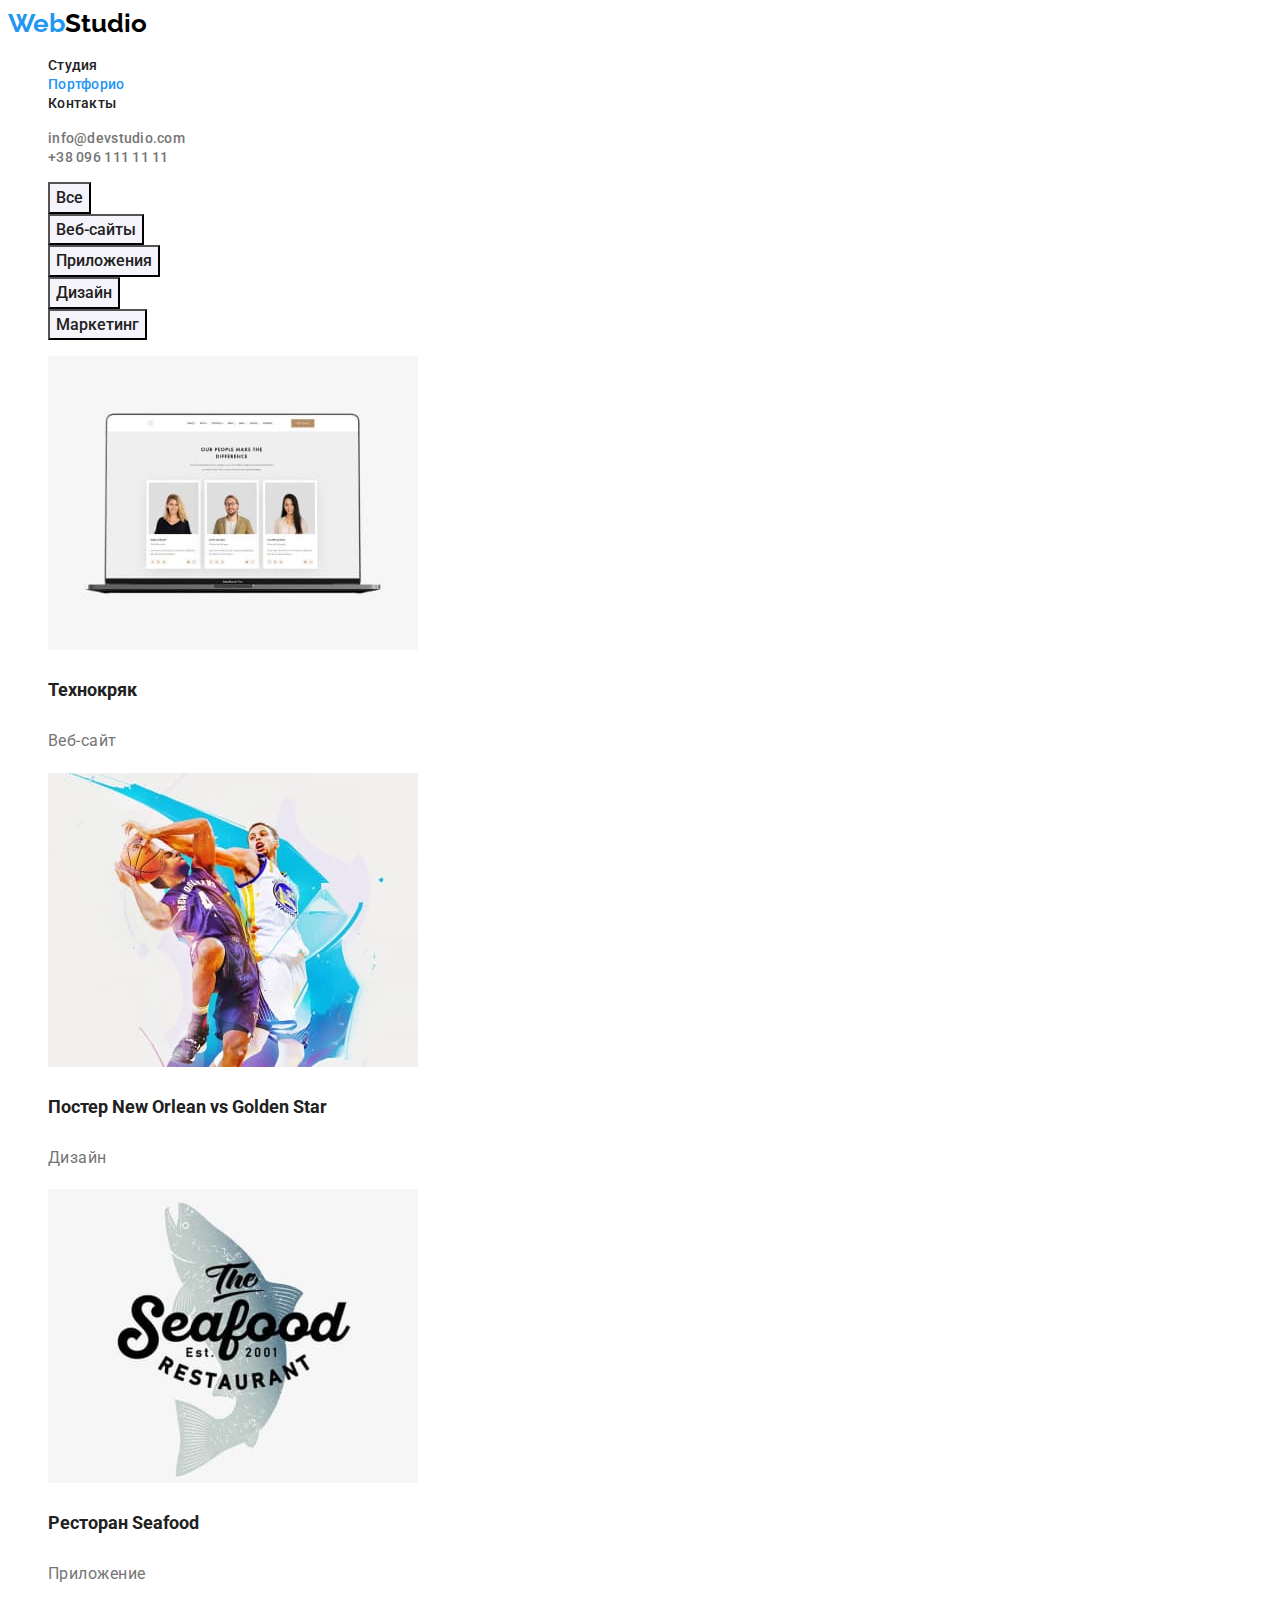
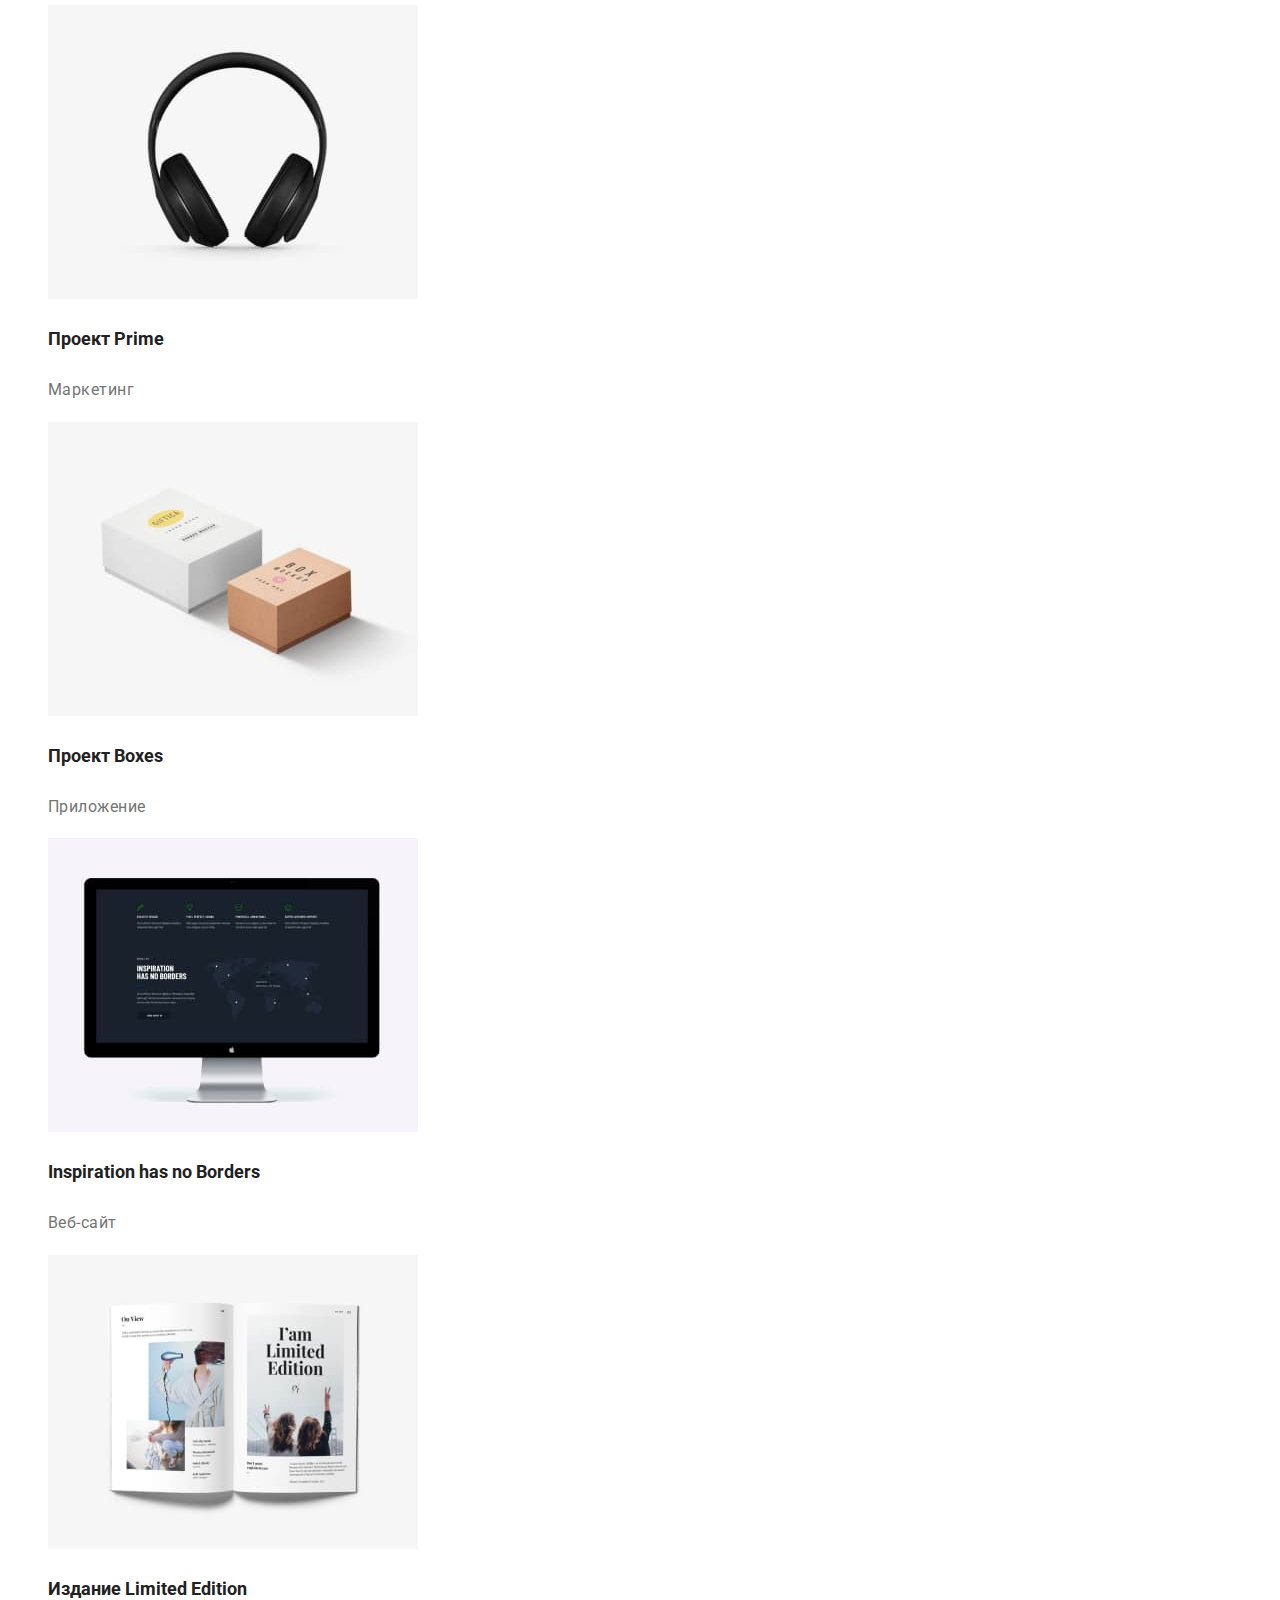
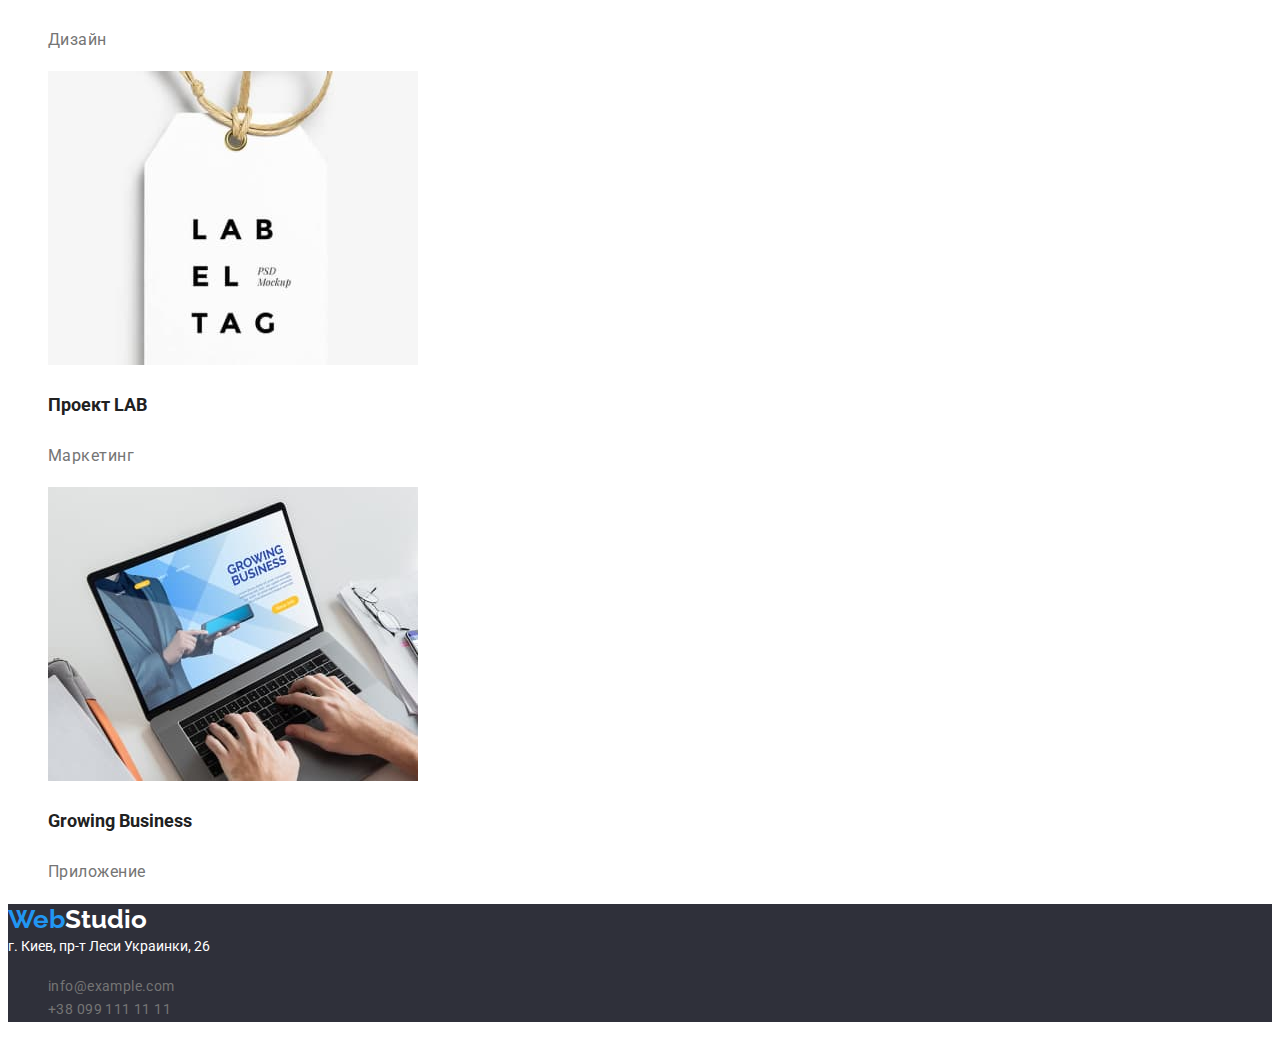
==== portfolio.html @ 679a353c "Файли ДЗ 2" ====
<!DOCTYPE html>
<html lang="ru">
  <head>
    <meta charset="UTF-8">
    <meta http-equiv="X-UA-Compatible" content="IE=edge">
    <meta name="viewport" content="width=device-width, initial-scale=1.0">
    <link rel="preconnect" href="https://fonts.gstatic.com">
    <link href="https://fonts.googleapis.com/css2?family=Raleway:wght@700&family=Roboto:wght@400;500;700;900&display=swap"
      rel="stylesheet">
    <link rel="stylesheet" href="css/styles.css">
    <title>Portfolio</title>
  </head>
  <body>
    <header>
      <a href="" class="logo-main logo">Web<span class="logo-black logo">Studio</span></a>
      <nav>
        <ul class="nav-list list">
          <li><a href="index.html" class="link">Студия</a></li>
          <li><a href="portfolio.html" class="link active">Портфорио</a></li>
          <li><a href="" class="link">Контакты</a></li>
        </ul>
      </nav>
      <ul class="list contact-list">
        <li><a href="mailto:info@devstudio.com" class="list">info@devstudio.com</a></li>
        <li><a href="tel:+380961111111" class="list">+38 096 111 11 11</a></li>
      </ul>
    </header>
      <main>
        <section>
          <ul class="list">
            <li><button type="button" class="button">Все</button></li>
            <li><button type="button" class="button">Веб-сайты</button></li>
            <li><button type="button" class="button">Приложения</button></li>
            <li><button type="button" class="button">Дизайн</button></li>
            <li><button type="button" class="button">Маркетинг</button></li>
          </ul>
          <ul class="list">
            <li>
              <img src="img/img.jpg" alt="img" width="370">
              <h3 class="list-item">Технокряк</h3>
              <p class="item-filter">Веб-сайт</p>
            </li>
            <li>
              <img src="img/img1.jpg" alt="img1" width="370">
              <h3 class="list-item">Постер New Orlean vs Golden Star</h3>
              <p class="item-filter">Дизайн</p>
            </li>
            <li>
              <img src="img/img2.jpg" alt="img2" width="370">
              <h3 class="list-item">Ресторан Seafood</h3>
              <p class="item-filter">Приложение</p>
            </li>
            <li>
              <img src="img/img3.jpg" alt="img3" width="370">
              <h3 class="list-item">Проект Prime</h3>
              <p class="item-filter">Маркетинг</p>
            </li>
            <li>
              <img src="img/img4.jpg" alt="img4" width="370">
              <h3 class="list-item">Проект Boxes</h3>
              <p class="item-filter">Приложение</p>
            </li>
            <li>
              <img src="img/img5.jpg" alt="img5" width="370">
              <h3 class="list-item">Inspiration has no Borders</h3>
              <p class="item-filter">Веб-сайт</p>
            </li>
            <li>
              <img src="img/img6.jpg" alt="img6" width="370">
              <h3 class="list-item">Издание Limited Edition</h3>
              <p class="item-filter">Дизайн</p>
            </li>
            <li>
              <img src="img/img7.jpg" alt="img7" width="370">
              <h3 class="list-item">Проект LAB</h3>
              <p class="item-filter">Маркетинг</p>
            </li>
            <li>
              <img src="img/img8.jpg" alt="img8" width="370">
              <h3 class="list-item">Growing Business</h3>
              <p class="item-filter">Приложение</p>
            </li>
          </ul>
        </section>
      </main>
      <footer class="footer">
        <a href="" class="logo-main logo">Web<span class="logo-white logo">Studio</span></a>
        <address class="adress">г. Киев, пр-т Леси Украинки, 26</address>
        <ul class="contact-list list">
          <li><a href="mailto:info@example.com" class="list footer-list">info@example.com</a></li>
          <li><a href="tel:+380991111111" class="list footer-list">+38 099 111 11 11</a></li>
        </ul>
    </footer>
  </body>
</html>
---- css/styles.css ----
:root {
  --main-page-background: #ffffff;
  --section-background: #2f303a;
  --secondary-background-color: #f5f4fa;
  --button-background-passive: #f5f4fa;
  --text-color-main: #212121;
  --accent-color: #2196f3;
  --link-text-color-passive: #212121;
  --button-text-color-hover: #ffffff;
  --text-color-second: #757575;
  --text-color-third: #fff;
  --logo-color-main: #2196f3;
  --logo-color-second: #000000;
  --contact-color-footer: rgba(255, 255, 255, 0.6);
}

body {
  background-color: var(--main-page-background);
  font-family: Roboto, sans-serif;
  color: var(--text-color-main);
}
.list {
  list-style: none;
}
/* HEADER */

.logo-main {
  color: var(--logo-color-main);
  text-decoration: none;
}
.logo-black {
  color: var(--logo-color-second);
}
.logo {
  font-family: Raleway;
  font-style: normal;
  font-weight: bold;
  font-size: 26px;
  line-height: 1.2;
}
.nav-list .link {
  color: var(--text-color-main);
  text-decoration: none;

  font-style: normal;
  font-weight: 500;
  font-size: 14px;
  line-height: 1.1;
  letter-spacing: 0.02em;
}
.nav-list .active {
  color: var(--accent-color);
  text-decoration: none;
}
.nav-list .link:hover,
.nav-list .link:focus,
.contact-list .list:hover,
.contact-list .list:focus,
.nav-list .active {
  color: var(--accent-color);
}
.contact-list .list {
  color: var(--text-color-second);
  text-decoration: none;

  font-style: normal;
  font-weight: 500;
  font-size: 14px;
  line-height: 1.1;
  letter-spacing: 0.02em;
}
.contact-list .list:hover,
.contact-list .list:focus {
  color: var(--accent-color);
}

.active {
  color: var(--accent-color);
}

/* MAIN */

.hero-page {
  background-color: var(--section-background);
}
.hero-header {
  color: var(--text-color-third);

  font-weight: 900;
  font-size: 44px;
  line-height: 1.4;
  text-align: center;
}
.hero-page-button {
  background-color: var(--logo-color-main);
  color: var(--text-color-third);

  font-family: inherit;
  font-weight: bold;
  font-size: 16px;
  line-height: 1.9;

  cursor: pointer;
}
.description {
  color: var(--text-color-second);

  font-size: 14px;
  line-height: 1.7;
}
.description .description-list {
  color: var(--text-color-main);

  font-weight: bold;
  font-size: 14px;
  line-height: 1.1;
  letter-spacing: 0.03em;
}
.section-header {
  font-size: 36px;
  line-height: 1.2;
  text-align: center;
  letter-spacing: 0.03em;
}
.team {
  background-color: var(--secondary-background-color);
}
.team-list {
  background-color: var(--main-page-background);
}
.team-list .description {
  font-size: 16px;
  line-height: 1.2;
  letter-spacing: 0.03em;
}
.team-member {
  font-weight: 500;
  font-size: 16px;
  line-height: 1.2;
  letter-spacing: 0.03em;
}

/* FOOTER */
.footer {
  background-color: var(--section-background);
}
.logo-white {
  color: var(--text-color-third);
}
.adress {
  color: var(--text-color-third);
  font-style: normal;
  font-size: 14px;
  line-height: 1.7;
}
.contacts .list {
  text-decoration: none;
  color: var(--contact-color-footer);
}
.contact-list .footer-list {
  font-weight: normal;
  font-size: 14px;
  line-height: 1.7;
  letter-spacing: 0.03em;
}

/* PORTFOLIO MAIN */

.button {
  color: var(--text-color-main);
  background-color: var(--button-background-passive);

  font-family: inherit;
  font-style: normal;
  font-weight: 500;
  font-size: 16px;
  line-height: 1.6;

  cursor: pointer;
}
.button:hover,
.button:focus {
  color: var(--button-text-color-hover);
  background-color: var(--accent-color);
}

.list-item {
  font-weight: bold;
  font-size: 18px;
  line-height: 2;
}
.item-filter {
  color: var(--text-color-second);

  font-size: 16px;
  line-height: 1.9;
  letter-spacing: 0.03em;
}
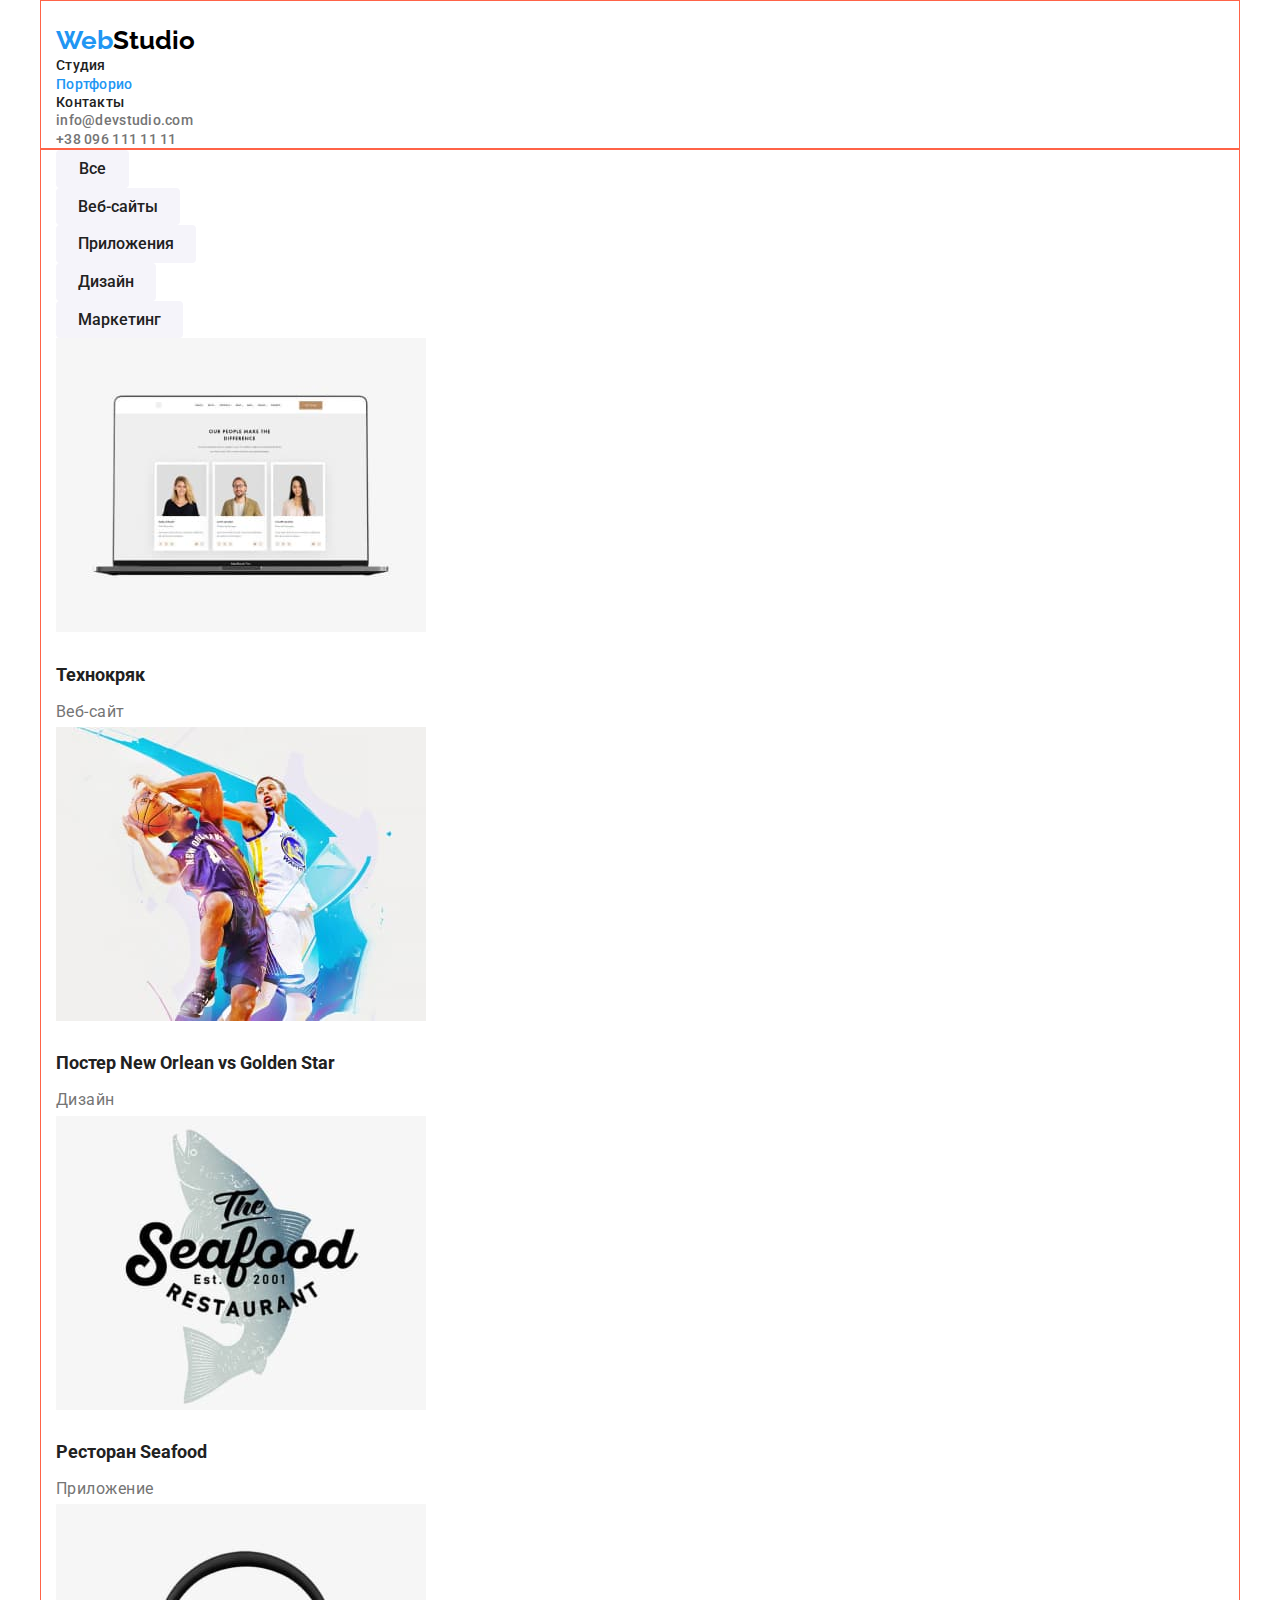
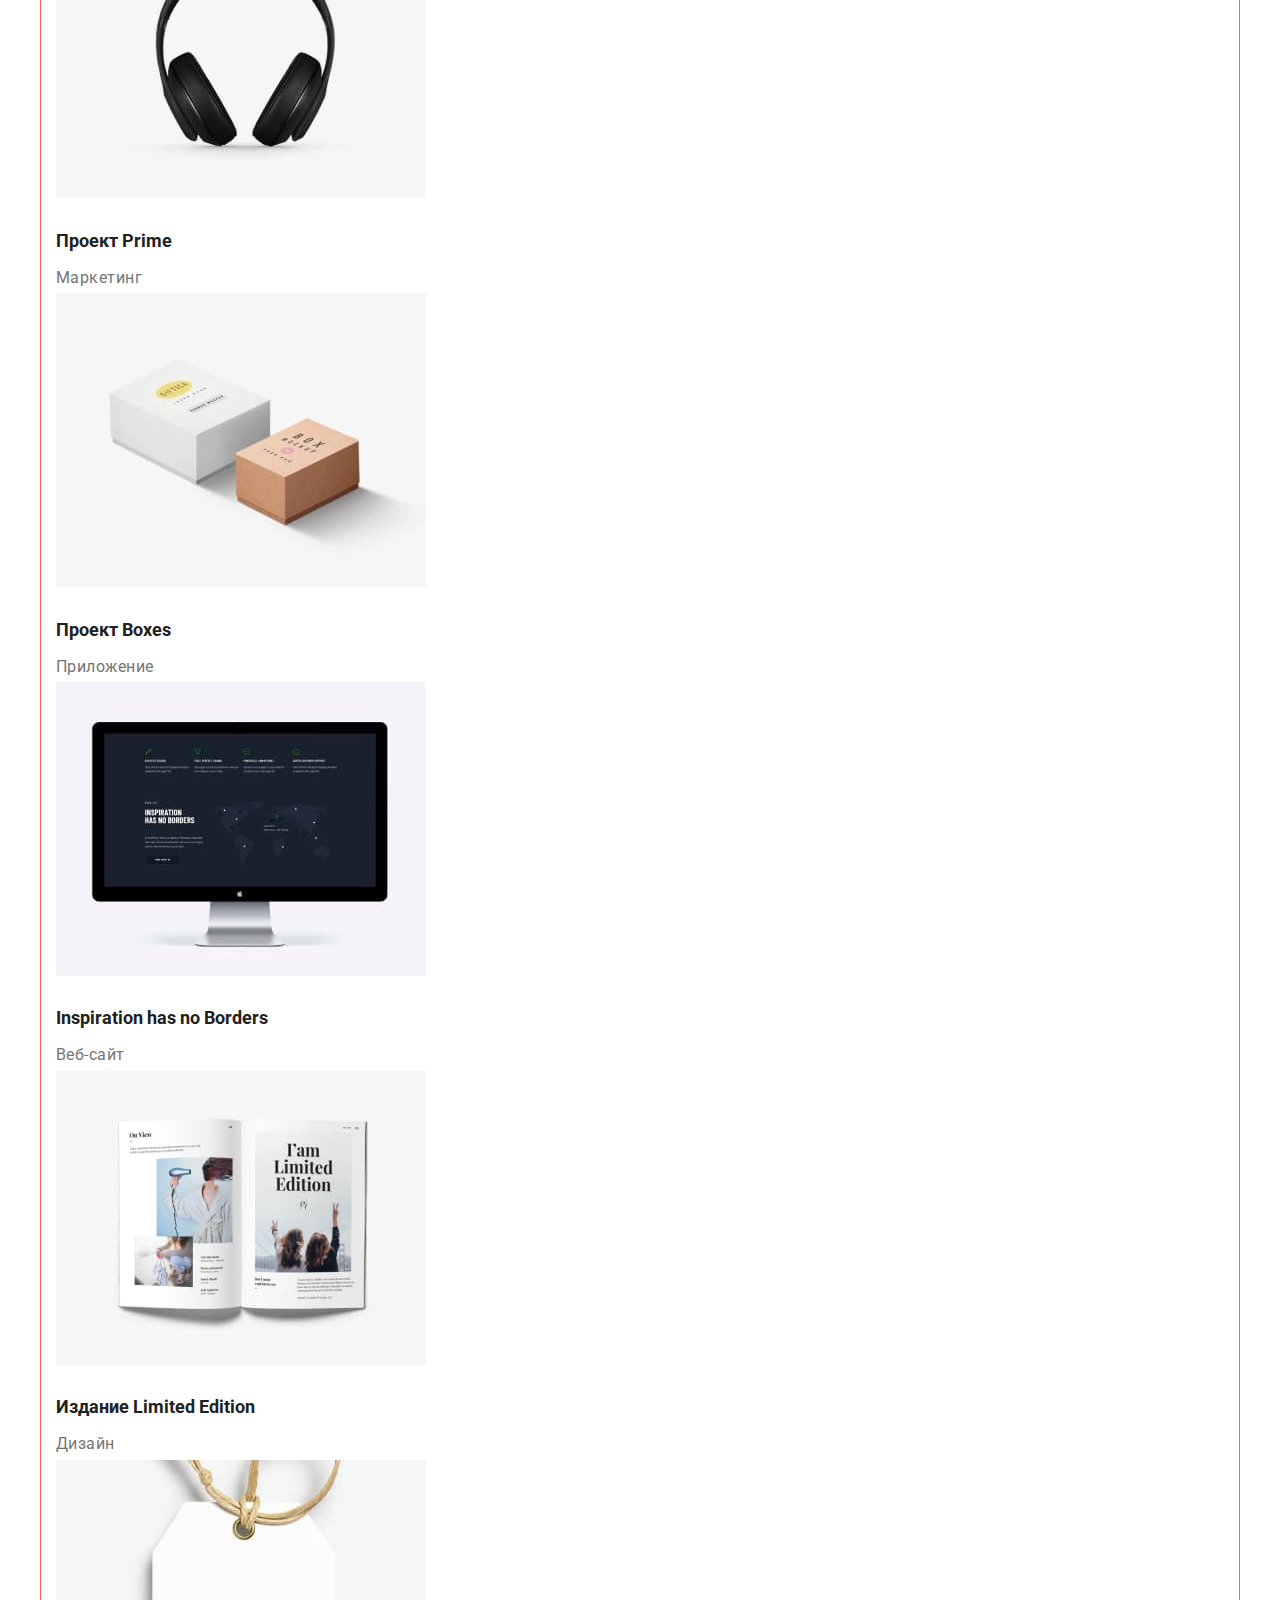
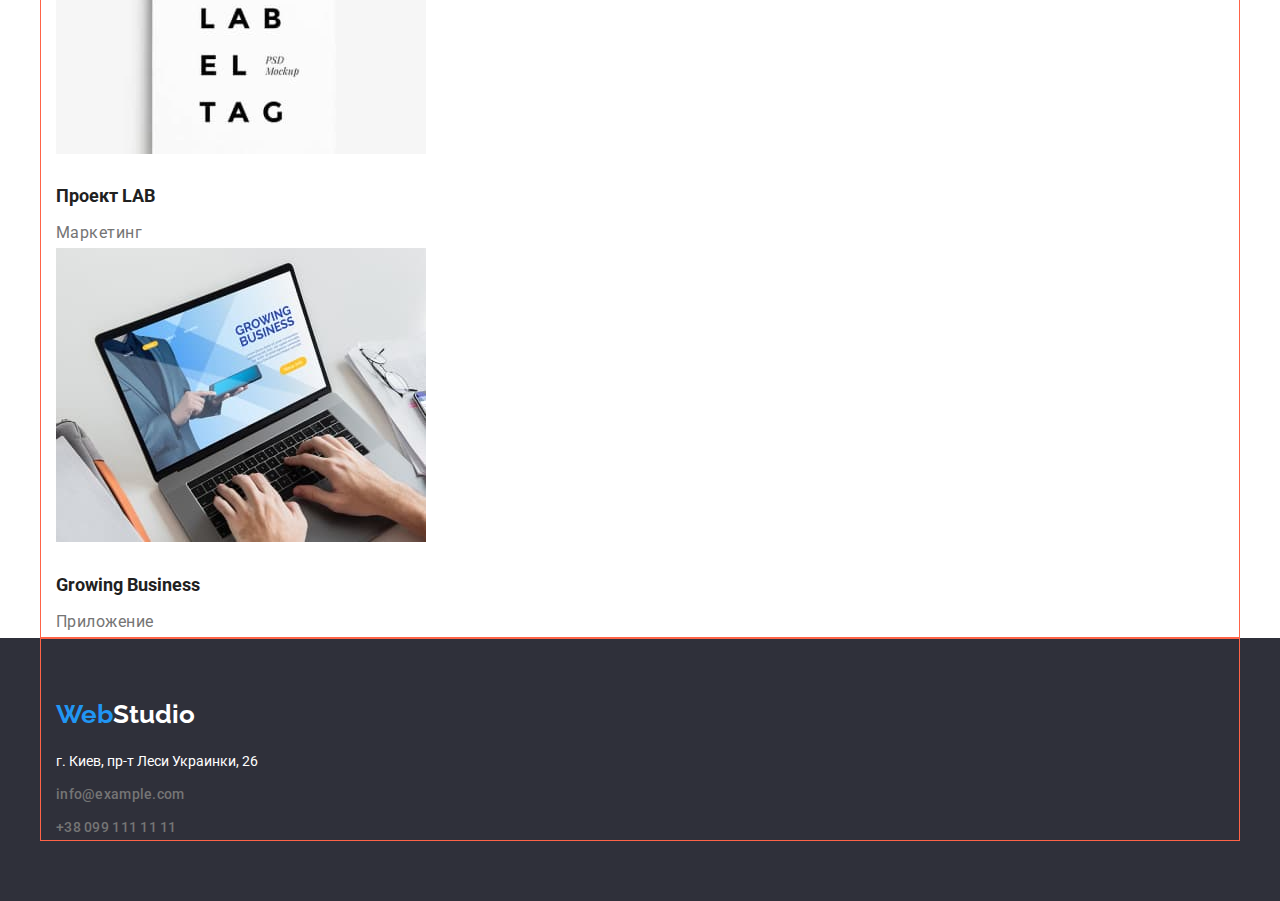
==== commit 6a09a3c9: "Початкове позиціонування" ====
--- a/portfolio.html
+++ b/portfolio.html
@@ -7,26 +7,29 @@
     <link rel="preconnect" href="https://fonts.gstatic.com">
     <link href="https://fonts.googleapis.com/css2?family=Raleway:wght@700&family=Roboto:wght@400;500;700;900&display=swap"
       rel="stylesheet">
+    <link rel="stylesheet" href="https://cdnjs.cloudflare.com/ajax/libs/modern-normalize/1.0.0/modern-normalize.min.css">
     <link rel="stylesheet" href="css/styles.css">
     <title>Portfolio</title>
   </head>
   <body>
     <header>
-      <a href="" class="logo-main logo">Web<span class="logo-black logo">Studio</span></a>
-      <nav>
-        <ul class="nav-list list">
-          <li><a href="index.html" class="link">Студия</a></li>
-          <li><a href="portfolio.html" class="link active">Портфорио</a></li>
-          <li><a href="" class="link">Контакты</a></li>
+      <div class="container outline">
+        <a href="index.html" class="logo-main logo logo-header">Web<span class="logo-black logo">Studio</span></a>
+        <nav>
+          <ul class="nav-list list">
+            <li><a href="index.html" class="link">Студия</a></li>
+            <li><a href="portfolio.html" class="link active">Портфорио</a></li>
+            <li><a href="" class="link">Контакты</a></li>
+          </ul>
+        </nav>
+        <ul class="list contact-list">
+          <li><a href="mailto:info@devstudio.com" class="list">info@devstudio.com</a></li>
+          <li><a href="tel:+380961111111" class="list">+38 096 111 11 11</a></li>
         </ul>
-      </nav>
-      <ul class="list contact-list">
-        <li><a href="mailto:info@devstudio.com" class="list">info@devstudio.com</a></li>
-        <li><a href="tel:+380961111111" class="list">+38 096 111 11 11</a></li>
-      </ul>
+      </div>
     </header>
       <main>
-        <section>
+        <section class="container outline">
           <ul class="list">
             <li><button type="button" class="button">Все</button></li>
             <li><button type="button" class="button">Веб-сайты</button></li>
@@ -84,12 +87,14 @@
         </section>
       </main>
       <footer class="footer">
-        <a href="" class="logo-main logo">Web<span class="logo-white logo">Studio</span></a>
-        <address class="adress">г. Киев, пр-т Леси Украинки, 26</address>
-        <ul class="contact-list list">
-          <li><a href="mailto:info@example.com" class="list footer-list">info@example.com</a></li>
-          <li><a href="tel:+380991111111" class="list footer-list">+38 099 111 11 11</a></li>
-        </ul>
+        <div class="container outline">
+          <a href="" class="logo-main logo logo-footer">Web<span class="logo-white logo">Studio</span></a>
+          <address class="adress">г. Киев, пр-т Леси Украинки, 26</address>
+          <ul class="contact-list list">
+            <li class="footer-list"><a href="mailto:info@example.com" class="list">info@example.com</a></li>
+            <li class="footer-list"><a href="tel:+380991111111" class="list">+38 099 111 11 11</a></li>
+          </ul>
+        </div>
     </footer>
   </body>
 </html>--- a/css/styles.css
+++ b/css/styles.css
@@ -19,8 +19,36 @@
   font-family: Roboto, sans-serif;
   color: var(--text-color-main);
 }
+
+/* CТИЛІ ПОЗИЦІОНУВАННЯ */
+h1,
+h2,
+h3,
+h4,
+h5,
+h6 {
+  margin: 0px;
+  padding: 0px;
+}
+p {
+  margin: 0px;
+  padding: 0px;
+}
+
+.outline {
+  border: 1px solid tomato;
+}
+.container {
+  margin-left: auto;
+  margin-right: auto;
+  width: 1200px;
+  padding: 0px 15px;
+}
+
 .list {
   list-style: none;
+  margin: 0px;
+  padding: 0px;
 }
 /* HEADER */
 
@@ -37,6 +65,15 @@
   font-weight: bold;
   font-size: 26px;
   line-height: 1.2;
+}
+.logo-header {
+  display: inline-block;
+  margin-top: 24px;
+}
+
+.logo-footer {
+  display: inline-block;
+  margin-top: 60px;
 }
 .nav-list .link {
   color: var(--text-color-main);
@@ -82,6 +119,7 @@
 
 .hero-page {
   background-color: var(--section-background);
+  text-align: center;
 }
 .hero-header {
   color: var(--text-color-third);
@@ -89,9 +127,16 @@
   font-weight: 900;
   font-size: 44px;
   line-height: 1.4;
-  text-align: center;
 }
 .hero-page-button {
+  padding: 10px 32px;
+  margin-top: 30px;
+  display: inline-block;
+  min-width: 200px;
+  box-shadow: 0px 4px 4px rgba(0, 0, 0, 0.15);
+  border-radius: 4px;
+  border: transparent;
+
   background-color: var(--logo-color-main);
   color: var(--text-color-third);
 
@@ -143,11 +188,14 @@
 /* FOOTER */
 .footer {
   background-color: var(--section-background);
+  padding-bottom: 60px;
 }
 .logo-white {
   color: var(--text-color-third);
 }
 .adress {
+  margin-top: 20px;
+
   color: var(--text-color-third);
   font-style: normal;
   font-size: 14px;
@@ -164,17 +212,26 @@
   letter-spacing: 0.03em;
 }
 
+.footer-list {
+  margin-top: 9px;
+}
+
 /* PORTFOLIO MAIN */
 
 .button {
   color: var(--text-color-main);
   background-color: var(--button-background-passive);
+  min-width: 73px;
+  border: transparent;
 
   font-family: inherit;
   font-style: normal;
   font-weight: 500;
   font-size: 16px;
   line-height: 1.6;
+
+  border-radius: 4px;
+  padding: 6px 22px;
 
   cursor: pointer;
 }
@@ -185,6 +242,8 @@
 }
 
 .list-item {
+  margin-top: 20px;
+
   font-weight: bold;
   font-size: 18px;
   line-height: 2;
@@ -192,6 +251,8 @@
 .item-filter {
   color: var(--text-color-second);
 
+  margin-top: 4px;
+
   font-size: 16px;
   line-height: 1.9;
   letter-spacing: 0.03em;
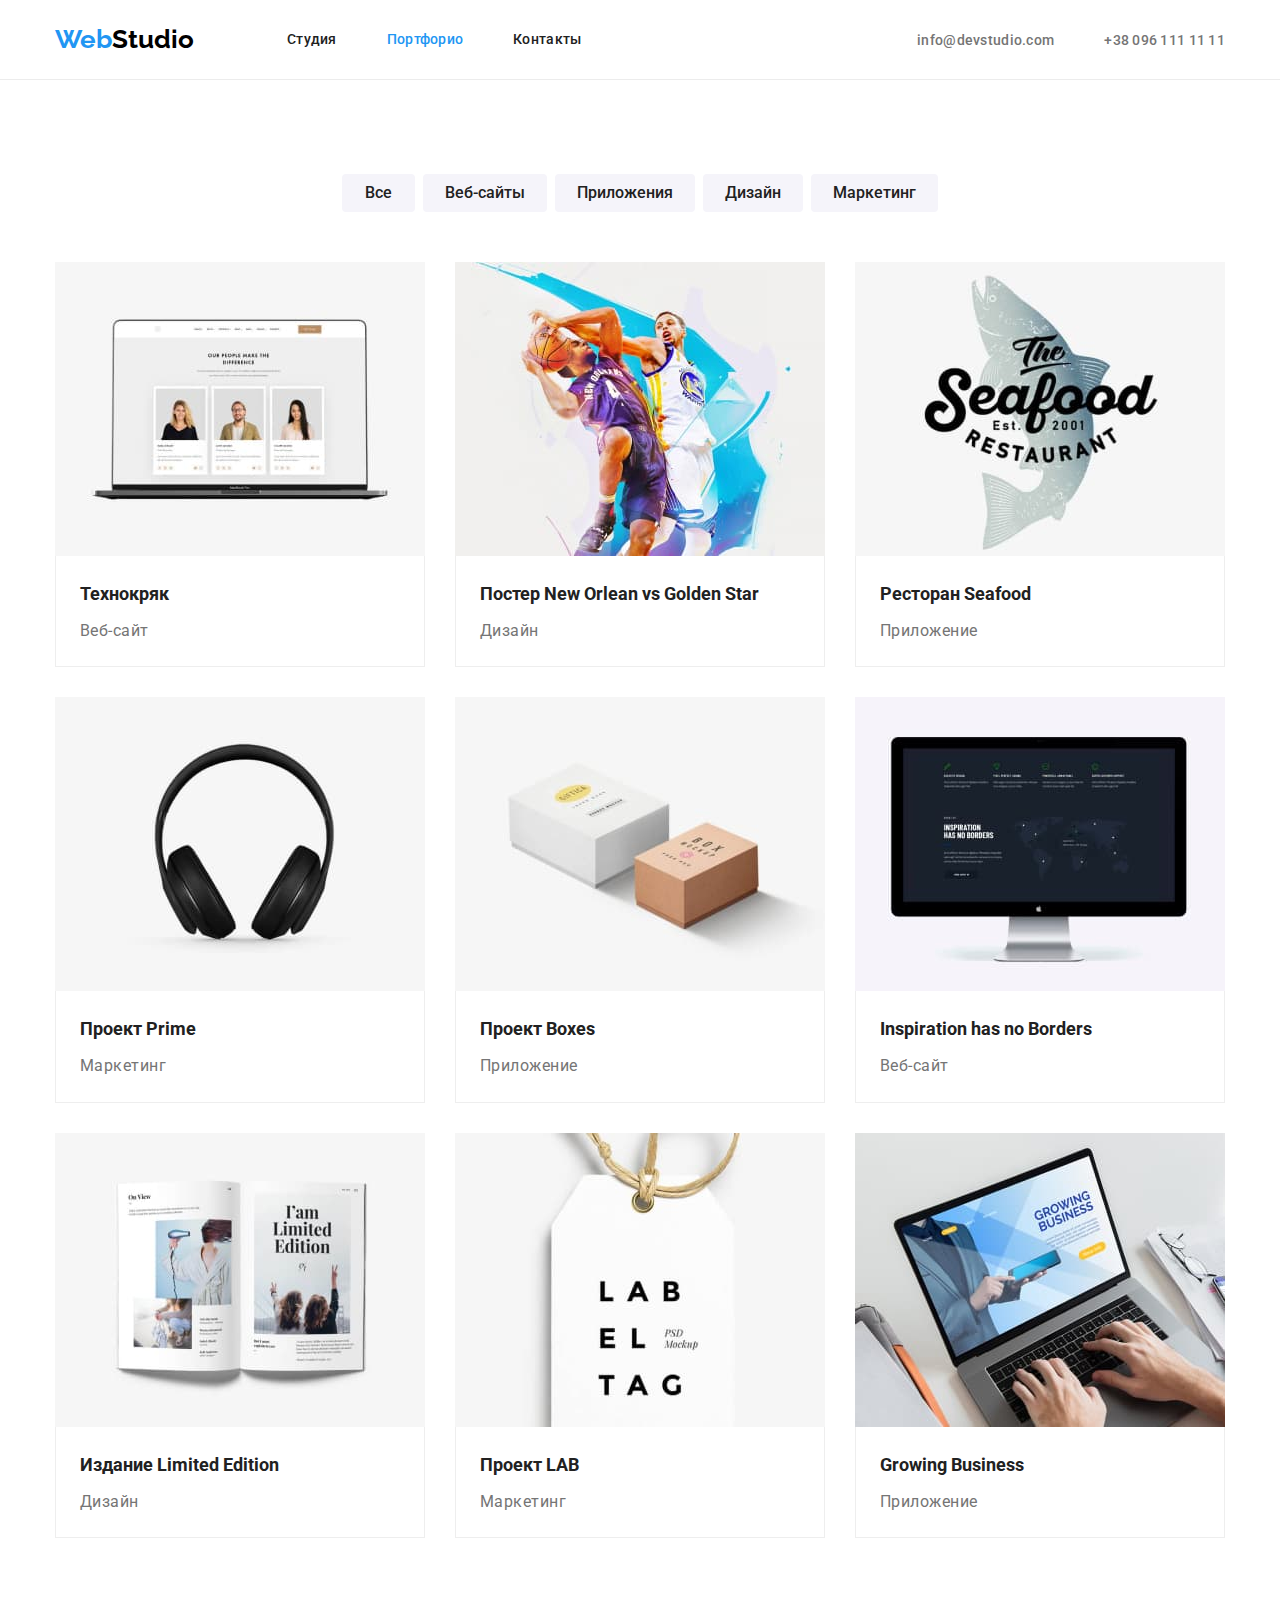
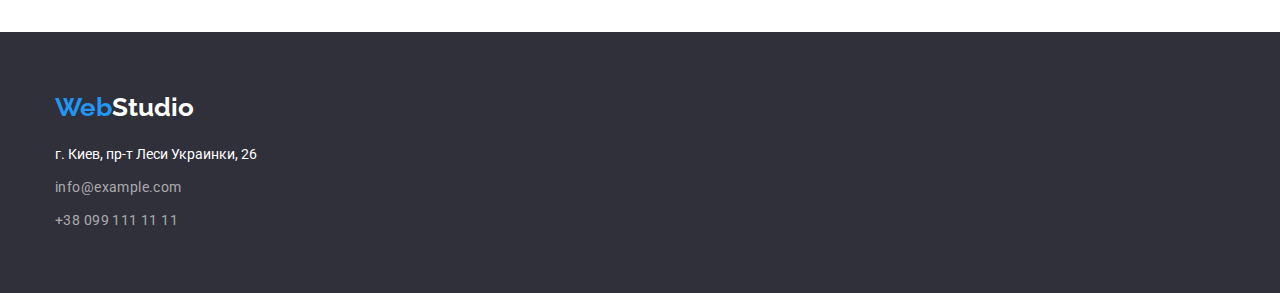
==== commit 1c4075e2: "фінальний комміт дз3" ====
--- a/portfolio.html
+++ b/portfolio.html
@@ -12,14 +12,14 @@
     <title>Portfolio</title>
   </head>
   <body>
-    <header>
-      <div class="container outline">
-        <a href="index.html" class="logo-main logo logo-header">Web<span class="logo-black logo">Studio</span></a>
+    <header class="page-header">
+      <div class="container header">
+        <a href="index.html" class="logo-main logo">Web<span class="logo-black logo">Studio</span></a>
         <nav>
           <ul class="nav-list list">
-            <li><a href="index.html" class="link">Студия</a></li>
-            <li><a href="portfolio.html" class="link active">Портфорио</a></li>
-            <li><a href="" class="link">Контакты</a></li>
+            <li class="item"><a href="index.html" class="link">Студия</a></li>
+            <li class="item"><a href="portfolio.html" class="link active">Портфорио</a></li>
+            <li class="item"><a href="" class="link">Контакты</a></li>
           </ul>
         </nav>
         <ul class="list contact-list">
@@ -29,70 +29,92 @@
       </div>
     </header>
       <main>
-        <section class="container outline">
-          <ul class="list">
+        <section class="section">
+          <div class="container">
+            <ul class="list button-list">
             <li><button type="button" class="button">Все</button></li>
             <li><button type="button" class="button">Веб-сайты</button></li>
             <li><button type="button" class="button">Приложения</button></li>
             <li><button type="button" class="button">Дизайн</button></li>
             <li><button type="button" class="button">Маркетинг</button></li>
           </ul>
-          <ul class="list">
+        </div>
+        <div class="container">
+          <ul class="list portfolio">
             <li>
-              <img src="img/img.jpg" alt="img" width="370">
-              <h3 class="list-item">Технокряк</h3>
-              <p class="item-filter">Веб-сайт</p>
+              <img class="image" src="img/img.jpg" alt="img">
+              <div class="border">
+                <h3 class="list-item">Технокряк</h3>
+                <p class="item-filter">Веб-сайт</p>
+              </div>
             </li>
             <li>
-              <img src="img/img1.jpg" alt="img1" width="370">
-              <h3 class="list-item">Постер New Orlean vs Golden Star</h3>
-              <p class="item-filter">Дизайн</p>
+              <img class="image" src="img/img1.jpg" alt="img1">
+              <div class="border">
+                <h3 class="list-item">Постер New Orlean vs Golden Star</h3>
+                <p class="item-filter">Дизайн</p>
+              </div>
             </li>
             <li>
-              <img src="img/img2.jpg" alt="img2" width="370">
-              <h3 class="list-item">Ресторан Seafood</h3>
-              <p class="item-filter">Приложение</p>
+              <img class="image" src="img/img2.jpg" alt="img2">
+              <div class="border">
+                <h3 class="list-item">Ресторан Seafood</h3>
+                <p class="item-filter">Приложение</p>
+              </div>
             </li>
             <li>
-              <img src="img/img3.jpg" alt="img3" width="370">
-              <h3 class="list-item">Проект Prime</h3>
-              <p class="item-filter">Маркетинг</p>
+              <img class="image" src="img/img3.jpg" alt="img3">
+              <div class="border">
+                <h3 class="list-item">Проект Prime</h3>
+                <p class="item-filter">Маркетинг</p>
+              </div>
             </li>
             <li>
-              <img src="img/img4.jpg" alt="img4" width="370">
-              <h3 class="list-item">Проект Boxes</h3>
-              <p class="item-filter">Приложение</p>
+              <img class="image" src="img/img4.jpg" alt="img4">
+              <div class="border">
+                <h3 class="list-item">Проект Boxes</h3>
+                <p class="item-filter">Приложение</p>
+              </div>
             </li>
             <li>
-              <img src="img/img5.jpg" alt="img5" width="370">
-              <h3 class="list-item">Inspiration has no Borders</h3>
-              <p class="item-filter">Веб-сайт</p>
+              <img class="image" src="img/img5.jpg" alt="img5">
+              <div class="border">
+                <h3 class="list-item">Inspiration has no Borders</h3>
+                <p class="item-filter">Веб-сайт</p>
+              </div>
+              </li>
+            <li>
+              <img class="image" src="img/img6.jpg" alt="img6">
+              <div class="border">
+                <h3 class="list-item">Издание Limited Edition</h3>
+                <p class="item-filter">Дизайн</p>
+              </div>
+              </li>
+            <li>
+              <img class="image" src="img/img7.jpg" alt="img7">
+              <div class="border">
+                <h3 class="list-item">Проект LAB</h3>
+                <p class="item-filter">Маркетинг</p>
+              </div>
             </li>
             <li>
-              <img src="img/img6.jpg" alt="img6" width="370">
-              <h3 class="list-item">Издание Limited Edition</h3>
-              <p class="item-filter">Дизайн</p>
-            </li>
-            <li>
-              <img src="img/img7.jpg" alt="img7" width="370">
-              <h3 class="list-item">Проект LAB</h3>
-              <p class="item-filter">Маркетинг</p>
-            </li>
-            <li>
-              <img src="img/img8.jpg" alt="img8" width="370">
-              <h3 class="list-item">Growing Business</h3>
-              <p class="item-filter">Приложение</p>
+              <img class="image" src="img/img8.jpg" alt="img8">
+              <div class="border">
+                <h3 class="list-item">Growing Business</h3>
+                <p class="item-filter">Приложение</p>
+              </div>
             </li>
           </ul>
+        </div>
         </section>
       </main>
       <footer class="footer">
-        <div class="container outline">
+        <div class="container">
           <a href="" class="logo-main logo logo-footer">Web<span class="logo-white logo">Studio</span></a>
           <address class="adress">г. Киев, пр-т Леси Украинки, 26</address>
           <ul class="contact-list list">
-            <li class="footer-list"><a href="mailto:info@example.com" class="list">info@example.com</a></li>
-            <li class="footer-list"><a href="tel:+380991111111" class="list">+38 099 111 11 11</a></li>
+            <li class="footer-list"><a href="mailto:info@example.com" class="list footer-list-item">info@example.com</a></li>
+            <li class="footer-list"><a href="tel:+380991111111" class="list footer-list-item">+38 099 111 11 11</a></li>
           </ul>
         </div>
     </footer>
--- a/css/styles.css
+++ b/css/styles.css
@@ -52,6 +52,18 @@
 }
 /* HEADER */
 
+.page-header {
+  border-bottom: 1px solid #ececec;
+}
+.header {
+  display: flex;
+  align-items: center;
+}
+.page-header .contact-list {
+  display: flex;
+  margin-left: auto;
+}
+
 .logo-main {
   color: var(--logo-color-main);
   text-decoration: none;
@@ -66,16 +78,24 @@
   font-size: 26px;
   line-height: 1.2;
 }
-.logo-header {
-  display: inline-block;
-  margin-top: 24px;
-}
 
 .logo-footer {
   display: inline-block;
-  margin-top: 60px;
-}
+}
+
+.nav-list {
+  display: flex;
+  margin-left: 93px;
+}
+.nav-list .item:not(:last-child) {
+  margin-right: 50px;
+}
+
 .nav-list .link {
+  display: block;
+  padding-top: 32px;
+  padding-bottom: 32px;
+
   color: var(--text-color-main);
   text-decoration: none;
 
@@ -96,6 +116,10 @@
 .nav-list .active {
   color: var(--accent-color);
 }
+
+.page-header .contact-list li + li {
+  margin-left: 50px;
+}
 .contact-list .list {
   color: var(--text-color-second);
   text-decoration: none;
@@ -116,6 +140,11 @@
 }
 
 /* MAIN */
+
+.section {
+  padding-bottom: 94px;
+  padding-top: 94px;
+}
 
 .hero-page {
   background-color: var(--section-background);
@@ -133,6 +162,7 @@
   margin-top: 30px;
   display: inline-block;
   min-width: 200px;
+
   box-shadow: 0px 4px 4px rgba(0, 0, 0, 0.15);
   border-radius: 4px;
   border: transparent;
@@ -147,12 +177,28 @@
 
   cursor: pointer;
 }
+
+.descr-section {
+  padding-top: 94px;
+}
 .description {
   color: var(--text-color-second);
 
   font-size: 14px;
   line-height: 1.7;
 }
+.description .list {
+  display: flex;
+}
+
+.descr-item:not(:last-child) {
+  margin-right: 30px;
+}
+.descr-item {
+  width: 270px;
+  /* width: calc(100%-90px) / 4; */
+}
+
 .description .description-list {
   color: var(--text-color-main);
 
@@ -161,24 +207,50 @@
   line-height: 1.1;
   letter-spacing: 0.03em;
 }
+.description p {
+  margin-top: 10px;
+}
 .section-header {
+  margin-bottom: 50px;
+
   font-size: 36px;
   line-height: 1.2;
   text-align: center;
   letter-spacing: 0.03em;
 }
+
+.task .list {
+  display: flex;
+}
+.task li + li {
+  margin-left: 30px;
+}
+
 .team {
   background-color: var(--secondary-background-color);
 }
+.team .list {
+  display: flex;
+  text-align: center;
+}
 .team-list {
   background-color: var(--main-page-background);
 }
+.team-list:not(:last-child) {
+  margin-right: 30px;
+}
+
 .team-list .description {
+  margin-bottom: 30px;
+
   font-size: 16px;
   line-height: 1.2;
   letter-spacing: 0.03em;
 }
 .team-member {
+  margin-top: 30px;
+  margin-bottom: 10px;
+
   font-weight: 500;
   font-size: 16px;
   line-height: 1.2;
@@ -189,6 +261,7 @@
 .footer {
   background-color: var(--section-background);
   padding-bottom: 60px;
+  padding-top: 60px;
 }
 .logo-white {
   color: var(--text-color-third);
@@ -201,11 +274,10 @@
   font-size: 14px;
   line-height: 1.7;
 }
-.contacts .list {
-  text-decoration: none;
+
+.contact-list .footer-list-item {
   color: var(--contact-color-footer);
-}
-.contact-list .footer-list {
+
   font-weight: normal;
   font-size: 14px;
   line-height: 1.7;
@@ -217,7 +289,11 @@
 }
 
 /* PORTFOLIO MAIN */
-
+.button-list {
+  display: flex;
+  justify-content: center;
+  margin-bottom: 50px;
+}
 .button {
   color: var(--text-color-main);
   background-color: var(--button-background-passive);
@@ -235,15 +311,40 @@
 
   cursor: pointer;
 }
+.button-list > li:not(:last-child) {
+  margin-right: 8px;
+}
 .button:hover,
 .button:focus {
   color: var(--button-text-color-hover);
   background-color: var(--accent-color);
 }
 
+.portfolio {
+  display: flex;
+  flex-wrap: wrap;
+}
+
+.portfolio li:not(:nth-child(3n)) {
+  margin-right: 30px;
+}
+.portfolio li:not(:nth-last-child(-n + 3)) {
+  margin-bottom: 30px;
+}
+.portfolio li {
+  display: block;
+  max-width: 100%;
+}
+.border {
+  border: 1px solid #eeeeee;
+  border-top: transparent;
+
+  padding: 20px 24px;
+}
+.portfolio img {
+  display: block;
+}
 .list-item {
-  margin-top: 20px;
-
   font-weight: bold;
   font-size: 18px;
   line-height: 2;
